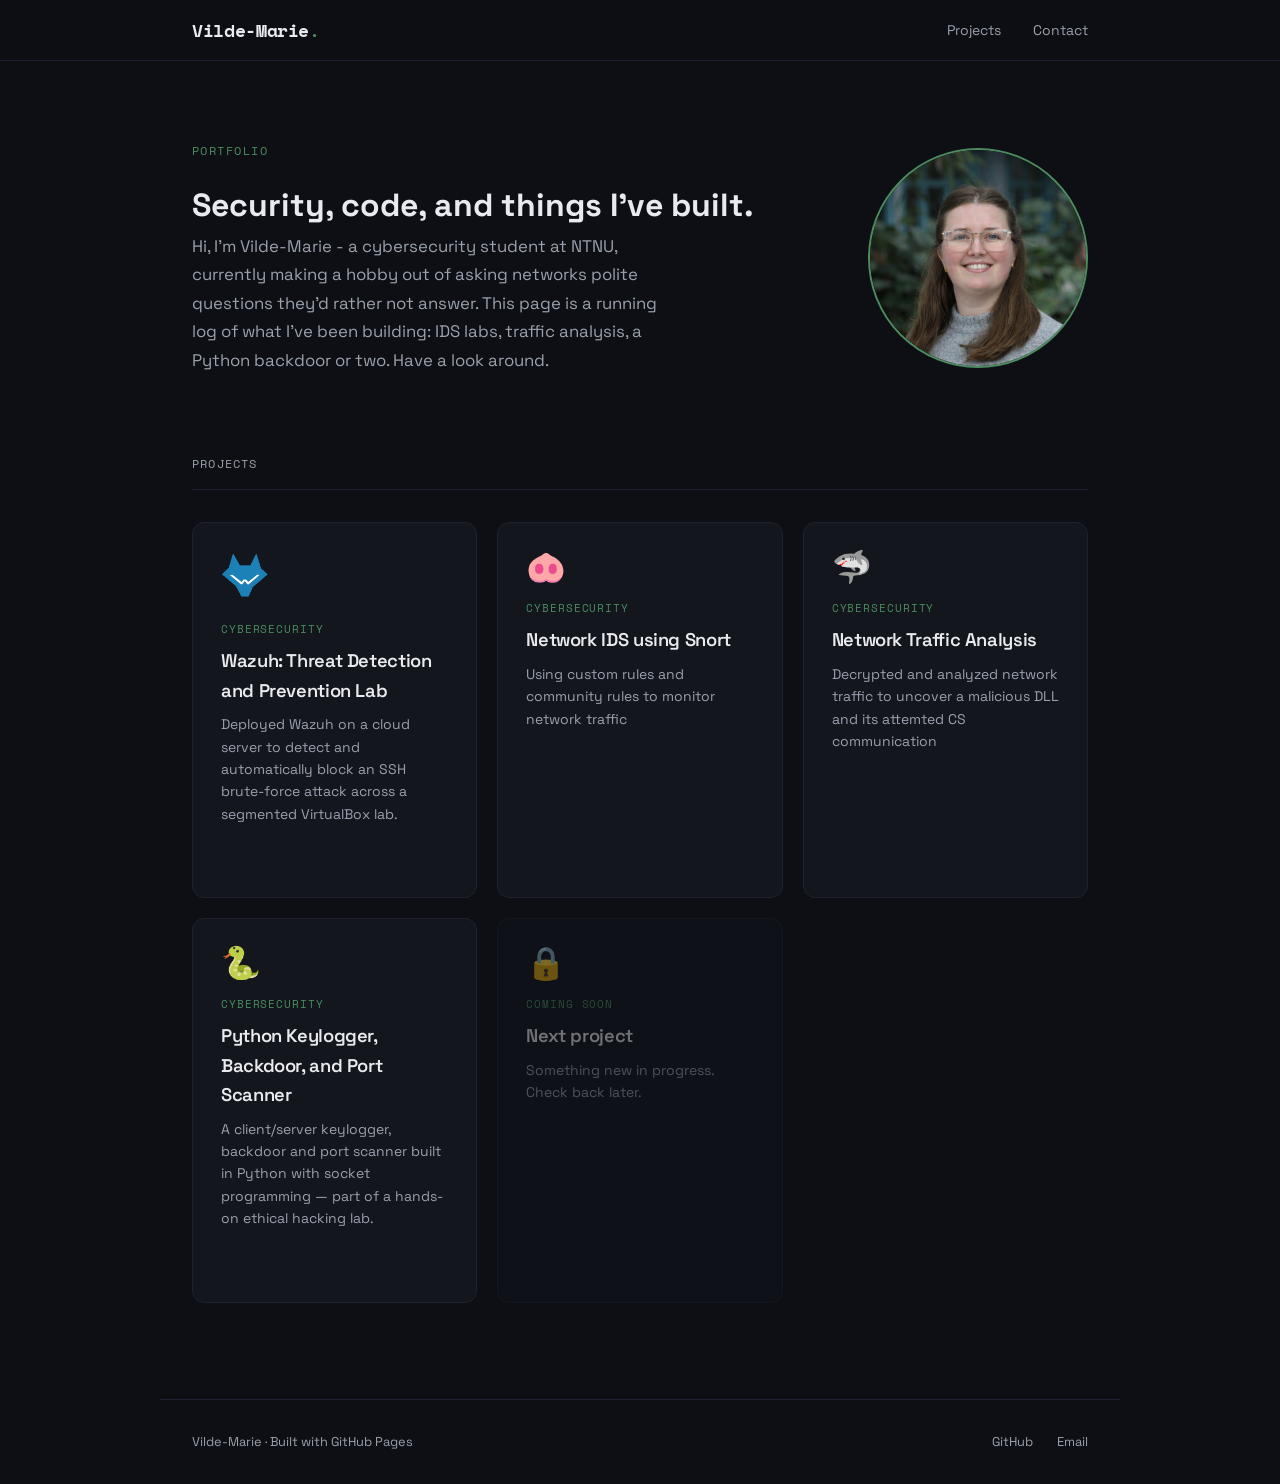
==== index.html @ 27d8e00f "description for Wazuh project" ====
<!DOCTYPE html>
<html lang="en">
<head>
  <meta charset="UTF-8" />
  <meta name="viewport" content="width=device-width, initial-scale=1.0" />
  <title>Vilde-Marie — Portfolio</title>
  <link rel="preconnect" href="https://fonts.googleapis.com">
  <link rel="preconnect" href="https://fonts.gstatic.com" crossorigin>
  <link href="https://fonts.googleapis.com/css2?family=Space+Grotesk:wght@300;400;500;600&family=Space+Mono:wght@400;700&display=swap" rel="stylesheet">
  <link rel="stylesheet" href="assets/css/style.css" />
</head>
<body>
  <canvas id="matrix"></canvas>

  <header class="site-header">
    <div class="header-inner">
      <span class="logo">Vilde-Marie<span class="accent">.</span></span>
      <nav>
        <a href="#projects">Projects</a>
        <a href="mailto:you@example.com">Contact</a>
      </nav>
    </div>
  </header>

  <div class="intro-container">
      <div class="intro-text">
        <p class="eyebrow">Portfolio</p>
        <h1>Security, code, and things I've built.</h1>
        <p class="hero-sub">Hi, I'm Vilde-Marie - a cybersecurity student at NTNU, currently making a hobby out of asking networks polite questions they'd rather not answer.
          This page is a running log of what I've been building: IDS labs, traffic analysis, a Python backdoor or two. Have a look around.
        </p>
      </div>
  <img src="assets/images/profile.png" alt="" class="profile-photo">
  </div>


  <main id="projects" class="projects-section">
    <p class="section-label">Projects</p>

    <div class="project-grid">

      <!-- PROJECT CARD — duplicate and edit these -->

      <a href="projects/Wazuh.html" class="project-card">
        <div class="card-icon-edited">
          <img src="assets/images/Wazuh/Wazuh_icon.png" alt="Wazuh icon" class="card-icon-img">
        </div>
        <div class="card-content">
          <span class="card-tag">Cybersecurity</span>
          <h2>Wazuh: Threat Detection and Prevention Lab </h2>
          <p>Deployed Wazuh on a cloud server to detect and automatically block an 
            SSH brute-force attack across a segmented VirtualBox lab.</p>
        </div>
        <span class="card-arrow">→</span>
      </a>
      
      <a href="projects/Snort.html" class="project-card">
        <div class="card-icon">🐽</div>
        <div class="card-content">
          <span class="card-tag">Cybersecurity</span>
          <h2>Network IDS using Snort</h2>
          <p>Using custom rules and community rules to monitor network traffic</p>
        </div>
        <span class="card-arrow">→</span>
      </a>

      <a href="projects/Network_Traffic_Analysis.html" class="project-card">
        <div class="card-icon">🦈</div>
        <div class="card-content">
          <span class="card-tag">Cybersecurity</span>
          <h2>Network Traffic Analysis</h2>
          <p>Decrypted and analyzed network traffic to uncover a malicious DLL and its attemted CS communication</p>
        </div>
        <span class="card-arrow">→</span>
      </a>

      <a href="projects/backdoor.html" class="project-card">
        <div class="card-icon">🐍</div>
        <div class="card-content">
          <span class="card-tag">Cybersecurity</span>
          <h2>Python Keylogger, Backdoor, and Port Scanner</h2>
          <p>A client/server keylogger, backdoor and port scanner built in Python with socket programming — part of a hands-on ethical hacking lab.</p>
        </div>
        <span class="card-arrow">→</span>
      </a>

      <!-- PLACEHOLDER CARD — shows how to add a WIP project -->
      <a href="#" class="project-card project-card--coming">
        <div class="card-icon">🔒</div>
        <div class="card-content">
          <span class="card-tag">Coming soon</span>
          <h2>Next project</h2>
          <p>Something new in progress. Check back later.</p>
        </div>
        <span class="card-arrow">→</span>
      </a>

    </div>
  </main>

  <footer class="site-footer">
    <p>Vilde-Marie · Built with GitHub Pages</p>
    <div class="footer-links">
      <a href="https://github.com/VildeMarieS" target="_blank">GitHub</a>
      <a href="mailto:vildenia202@gmail.com">Email</a>
    </div>
  </footer>

  <script src="assets/js/matrix-rain.js" defer></script>
</body>
</html>
---- assets/css/style.css ----
/* ── Tokens ─────────────────────────────────────────── */
:root {
  --bg:        #0d0f14;
  --bg-card:   #13161d;
  --border:    #1e2230;
  --text:      #e8eaf0;
  --muted:     #9aa1ad;   /* lighter — fixes the low-contrast body text */
  --accent:    #4c8c5f;   /* leafy dark green — new primary */
  --accent-dim:#1e3a28;   /* deep green tint, for boxes/backgrounds */
  --accent-2:     #7c6aff; /* violet — now secondary accent */
  --accent-2-dim: #2e2854;
  --mono:      'Space Mono', monospace;
  --sans:      'Space Grotesk', sans-serif;
}

/* ── Reset ───────────────────────────────────────────── */
*, *::before, *::after { box-sizing: border-box; margin: 0; padding: 0; }
html { scroll-behavior: smooth; }

body {
  background: var(--bg);
  color: var(--text);
  font-family: var(--sans);
  font-size: 1rem;
  line-height: 1.6;
  min-height: 100vh;
}

a { color: inherit; text-decoration: none; }

/* ── Header ─────────────────────────────────────────── */
.site-header {
  position: sticky;
  top: 0;
  z-index: 10;
  background: rgba(13, 15, 20, 0.85);
  backdrop-filter: blur(12px);
  border-bottom: 1px solid var(--border);
}

.header-inner {
  max-width: 960px;
  margin: 0 auto;
  padding: 1rem 2rem;
  display: flex;
  align-items: center;
  justify-content: space-between;
}

.logo {
  font-family: var(--mono);
  font-size: 1.1rem;
  font-weight: 700;
  letter-spacing: -0.02em;
}

.accent { color: var(--accent); }

nav { display: flex; gap: 2rem; }
nav a {
  font-size: 0.875rem;
  color: var(--muted);
  transition: color 0.2s;
}
nav a:hover { color: var(--text); }

/* ── Hero ────────────────────────────────────────────── */
.hero {
  max-width: 960px;
  margin: 0 auto;
  padding: 5rem 2rem 4rem;
}

.eyebrow {
  font-family: var(--mono);
  font-size: 0.75rem;
  letter-spacing: 0.12em;
  text-transform: uppercase;
  color: var(--accent);
  margin-bottom: 1.25rem;
}

.hero h1 {
  font-size: clamp(2.2rem, 5vw, 3.5rem);
  font-weight: 600;
  line-height: 1.1;
  letter-spacing: -0.03em;
  margin-bottom: 1.25rem;
}

.hero-sub {
  font-size: 1.05rem;
  color: var(--muted);
  max-width: 480px;
  line-height: 1.7;
}

/* ── Projects section ────────────────────────────────── */
.projects-section {
  max-width: 960px;
  margin: 0 auto;
  padding: 1rem 2rem 6rem;
}

.section-label {
  font-family: var(--mono);
  font-size: 0.75rem;
  letter-spacing: 0.1em;
  text-transform: uppercase;
  color: var(--muted);
  margin-bottom: 2rem;
  padding-bottom: 1rem;
  border-bottom: 1px solid var(--border);
}

/* ── Project grid ────────────────────────────────────── */
.project-grid {
  display: grid;
  grid-template-columns: repeat(auto-fill, minmax(280px, 1fr));
  gap: 1.25rem;
}

.project-card {
  background: var(--bg-card);
  border: 1px solid var(--border);
  border-radius: 12px;
  padding: 1.75rem;
  display: flex;
  flex-direction: column;
  gap: 1rem;
  transition: border-color 0.2s, transform 0.2s, box-shadow 0.2s;
  cursor: pointer;
  position: relative;
}

.project-card:hover {
  border-color: var(--accent);
  transform: translateY(-3px);
  box-shadow: 0 8px 32px rgba(124, 106, 255, 0.12);
}

.project-card--coming {
  opacity: 0.45;
  pointer-events: none;
}

.card-icon {
  font-size: 2rem;
  line-height: 1;
}

.card-content { flex: 1; }

.card-tag {
  font-family: var(--mono);
  font-size: 0.7rem;
  letter-spacing: 0.08em;
  text-transform: uppercase;
  color: var(--accent);
  display: block;
  margin-bottom: 0.5rem;
}

.card-content h2 {
  font-size: 1.15rem;
  font-weight: 600;
  letter-spacing: -0.02em;
  margin-bottom: 0.5rem;
}

.card-content p {
  font-size: 0.875rem;
  color: var(--muted);
  line-height: 1.6;
}

.card-arrow {
  font-size: 1.1rem;
  color: var(--accent);
  opacity: 0;
  transition: opacity 0.2s, transform 0.2s;
  align-self: flex-end;
}

.project-card:hover .card-arrow {
  opacity: 1;
  transform: translateX(3px);
}

/* ── Footer ─────────────────────────────────────────── */
.site-footer {
  border-top: 1px solid var(--border);
  max-width: 960px;
  margin: 0 auto;
  padding: 2rem;
  display: flex;
  align-items: center;
  justify-content: space-between;
  font-size: 0.8rem;
  color: var(--muted);
}

.footer-links { display: flex; gap: 1.5rem; }
.footer-links a:hover { color: var(--text); }

/* ── Project detail page ────────────────────────────── */
.back-link {
  display: inline-flex;
  align-items: center;
  gap: 0.4rem;
  font-family: var(--mono);
  font-size: 0.8rem;
  color: var(--muted);
  padding: 0.5rem 0;
  transition: color 0.2s;
}
.back-link:hover { color: var(--accent); }

.project-hero {
  max-width: 720px;
  margin: 0 auto;
  padding: 3rem 2rem 2rem;
}

.project-hero .card-tag { font-size: 0.8rem; margin-bottom: 0.75rem; }

.project-hero h1 {
  font-size: clamp(1.8rem, 4vw, 2.8rem);
  font-weight: 600;
  letter-spacing: -0.03em;
  margin-bottom: 1rem;
  line-height: 1.15;
}

.project-hero .lead {
  font-size: 1.05rem;
  color: var(--muted);
  line-height: 1.7;
}

.project-body {
  max-width: 720px;
  margin: 0 auto;
  padding: 2rem;
}

.project-body .meta-row {
  display: flex;
  gap: 2.5rem;
  border-top: 1px solid var(--border);
  border-bottom: 1px solid var(--border);
  padding: 1.25rem 0;
  margin-bottom: 2.5rem;
  flex-wrap: wrap;
}

.meta-item { display: flex; flex-direction: column; gap: 0.2rem; }
.meta-item .label {
  font-family: var(--mono);
  font-size: 0.68rem;
  letter-spacing: 0.1em;
  text-transform: uppercase;
  color: var(--muted);
}
.meta-item .value { font-size: 0.9rem; }

.project-body h2 {
  font-size: 1.15rem;
  font-weight: 600;
  margin: 2rem 0 0.75rem;
  color: var(--text);
}

.project-body p {
  color: var(--muted);
  line-height: 1.75;
  margin-bottom: 1rem;
}

.project-body ul {
  list-style: none;
  padding: 0;
  margin-bottom: 1rem;
}

.project-body ul li {
  padding: 0.3rem 0 0.3rem 1.25rem;
  position: relative;
  color: var(--muted);
  font-size: 0.95rem;
}

.project-body ul li::before {
  content: '—';
  position: absolute;
  left: 0;
  color: var(--accent);
}

.tag-row {
  display: flex;
  flex-wrap: wrap;
  gap: 0.5rem;
  margin-top: 2.5rem;
}

.tag {
  font-family: var(--mono);
  font-size: 0.72rem;
  padding: 0.3rem 0.75rem;
  border: 1px solid var(--border);
  border-radius: 999px;
  color: var(--muted);
  background: var(--bg-card);
}

.project-image {
  width: 100%;
  border-radius: 8px;
  border: 1px solid var(--border);
  margin: 1.5rem 0;
  aspect-ratio: 16/9;
  object-fit: cover;
  background: var(--bg-card); /* placeholder if no image yet */
}

.image-placeholder {
  width: 100%;
  border-radius: 8px;
  border: 1px solid var(--border);
  margin: 1.5rem 0;
  aspect-ratio: 16/9;
  background: var(--bg-card);
  display: flex;
  align-items: center;
  justify-content: center;
  color: var(--muted);
  font-family: var(--mono);
  font-size: 0.8rem;
}

/* ── Responsive ─────────────────────────────────────── */
@media (max-width: 600px) {
  .header-inner { padding: 1rem; }
  .hero { padding: 3rem 1rem 2.5rem; }
  .projects-section { padding: 1rem 1rem 4rem; }
  .project-grid { grid-template-columns: 1fr; }
  .site-footer { flex-direction: column; gap: 1rem; text-align: center; }
  .project-hero, .project-body { padding-left: 1rem; padding-right: 1rem; }
}

/* -- My own ----*/
.side-by-side {
  display: flex;
  gap: 16px;
  justify-content: center;
  flex-wrap: wrap;
}

.side-by-side img {
  max-width: 48%;
  height: auto;
  border-radius: 6px;
}

.reflection {
  background-color: var(--accent-dim);
  border: 1px solid var(--accent);
  border-radius: 8px;
  padding: 20px 24px;
  margin: 24px 0;
  color: var(--text);
}

.reflection p {
  margin: 0;
  font-family: var(--sans);
}

.reflection p + p {
  margin-top: 12px;
}

.screenshot {
  width: 100%;
  height: auto;
  border-radius: 8px;
  border: 1px solid var(--border);
  margin: 1.5rem 0;
}

#matrix {
    position: fixed;
    inset: 0;
    width: 100%;
    height: 100%;
    pointer-events: none;
    z-index: 0;
}

.site-header,
.hero,
.projects-section,
.site-footer {
    position: relative;
    z-index: 1;
}

.intro-container {
  display: flex;
  align-items: center;
  justify-content: space-between;
  gap: 40px;
  max-width: 960px;
  margin: 0 auto;
  padding: 5rem 2rem 4rem;
}

.profile-photo {
  width: 220px;
  height: 220px;
  border-radius: 50%;   /* this is what makes it circular */
  object-fit: cover;    /* crops the image nicely instead of stretching it */
  border: 2px solid #4c8c5f; /* optional violet ring to match your theme */
  flex-shrink: 0;
}

table {
  width: 100%;
  border-collapse: collapse;
  margin: 1.5rem 0;
  font-family: 'Space Mono', monospace;
  font-size: 0.95rem;
}

th, td {
  padding: 0.75rem 1rem;
  text-align: left;
  border-bottom: 1px solid rgba(255, 255, 255, 0.1);
}

/* header row */
tr:first-child th {
  background-color: rgba(46, 125, 50, 0.15); /* subtle green tint */
  color: #6fcf97; /* your leafy green accent */
  font-family: 'Space Grotesk', sans-serif;
  font-weight: 600;
  text-transform: uppercase;
  font-size: 0.8rem;
  letter-spacing: 0.05em;
  border-bottom: 2px solid #6fcf97;
}

/* row labels (the dll names) */
tr:not(:first-child) th {
  color: #e0e0e0;
  font-weight: 600;
  white-space: nowrap;
}

td {
  color: #b8b8b8;
}

/* zebra striping, optional */
tr:nth-child(even):not(:first-child) {
  background-color: rgba(255, 255, 255, 0.02);
}

/* remove border on last row */
tr:last-child th,
tr:last-child td {
  border-bottom: none;
}

code {
    font-family: 'Space Mono', monospace;
    background: var(--code-bg);
    color: var(--accent);
    padding: 0.15em 0.4em;
    border-radius: 3px;
    font-size: 0.88em;
  }
 
  pre {
    background: var(--code-bg);
    border: 1px solid var(--border);
    border-left: 3px solid var(--accent);
    border-radius: 6px;
    padding: 1.1rem 1.25rem;
    overflow-x: auto;
    margin: 1.25rem 0;
  }
 
  pre code {
    background: none;
    color: #d7d7cf;
    padding: 0;
    font-size: 0.85rem;
    line-height: 1.6;
  }

  .card-icon-img {
  width: 1.5em;
  height: 1.5em;
  object-fit: contain;
}

.card-icon-edited {
  font-size: 2rem;
  line-height: 1;
  margin-bottom: 0;
}
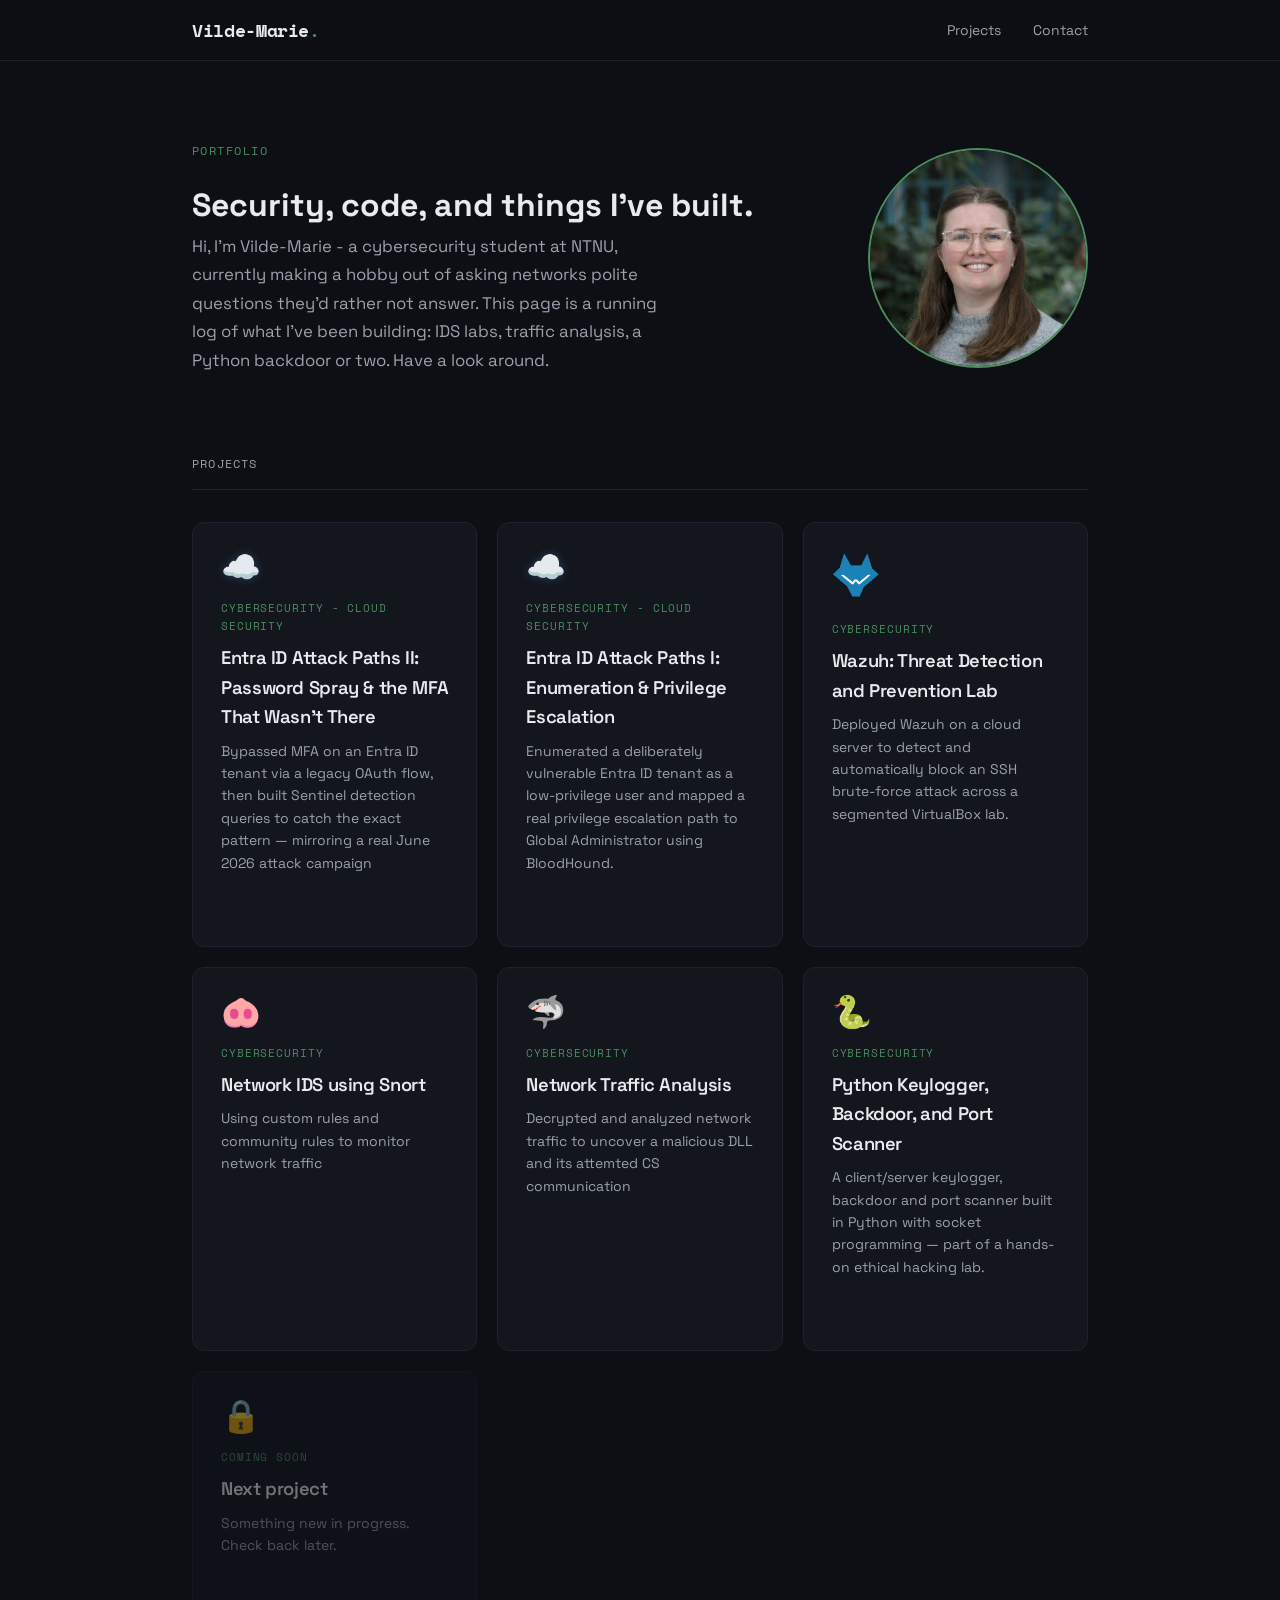
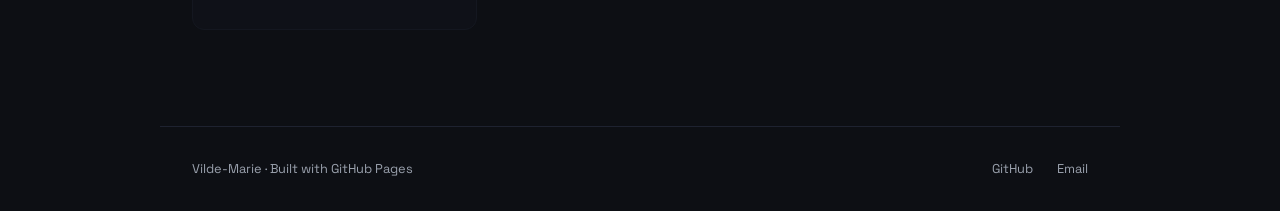
==== commit c56217fd: "Added Project cards for cloud projects" ====
--- a/index.html
+++ b/index.html
@@ -40,6 +40,28 @@
     <div class="project-grid">
 
       <!-- PROJECT CARD — duplicate and edit these -->
+
+      <a href="projects/EntraID_2.html" class="project-card">
+        <div class="card-icon card-icon--cloud">☁️</div>
+        <div class="card-content">
+          <span class="card-tag">Cybersecurity - Cloud Security</span>
+          <h2>Entra ID Attack Paths II: Password Spray & the MFA That Wasn't There</h2>
+          <p>Bypassed MFA on an Entra ID tenant via a legacy OAuth flow, then built Sentinel detection 
+            queries to catch the exact pattern — mirroring a real June 2026 attack campaign</p>
+        </div>
+        <span class="card-arrow">→</span>
+      </a>
+
+      <a href="projects/EntraID_1.html" class="project-card">
+        <div class="card-icon card-icon--cloud">☁️</div>
+        <div class="card-content">
+          <span class="card-tag">Cybersecurity - Cloud Security</span>
+          <h2>Entra ID Attack Paths I: Enumeration & Privilege Escalation</h2>
+          <p>Enumerated a deliberately vulnerable Entra ID tenant as a low-privilege 
+            user and mapped a real privilege escalation path to Global Administrator using BloodHound.</p>
+        </div>
+        <span class="card-arrow">→</span>
+      </a>
 
       <a href="projects/Wazuh.html" class="project-card">
         <div class="card-icon-edited">
--- a/assets/css/style.css
+++ b/assets/css/style.css
@@ -147,6 +147,11 @@
 .card-icon {
   font-size: 2rem;
   line-height: 1;
+}
+
+.card-icon--cloud {
+  color: #5da9ff;
+  text-shadow: 0 0 10px rgba(93, 169, 255, 0.28);
 }
 
 .card-content { flex: 1; }
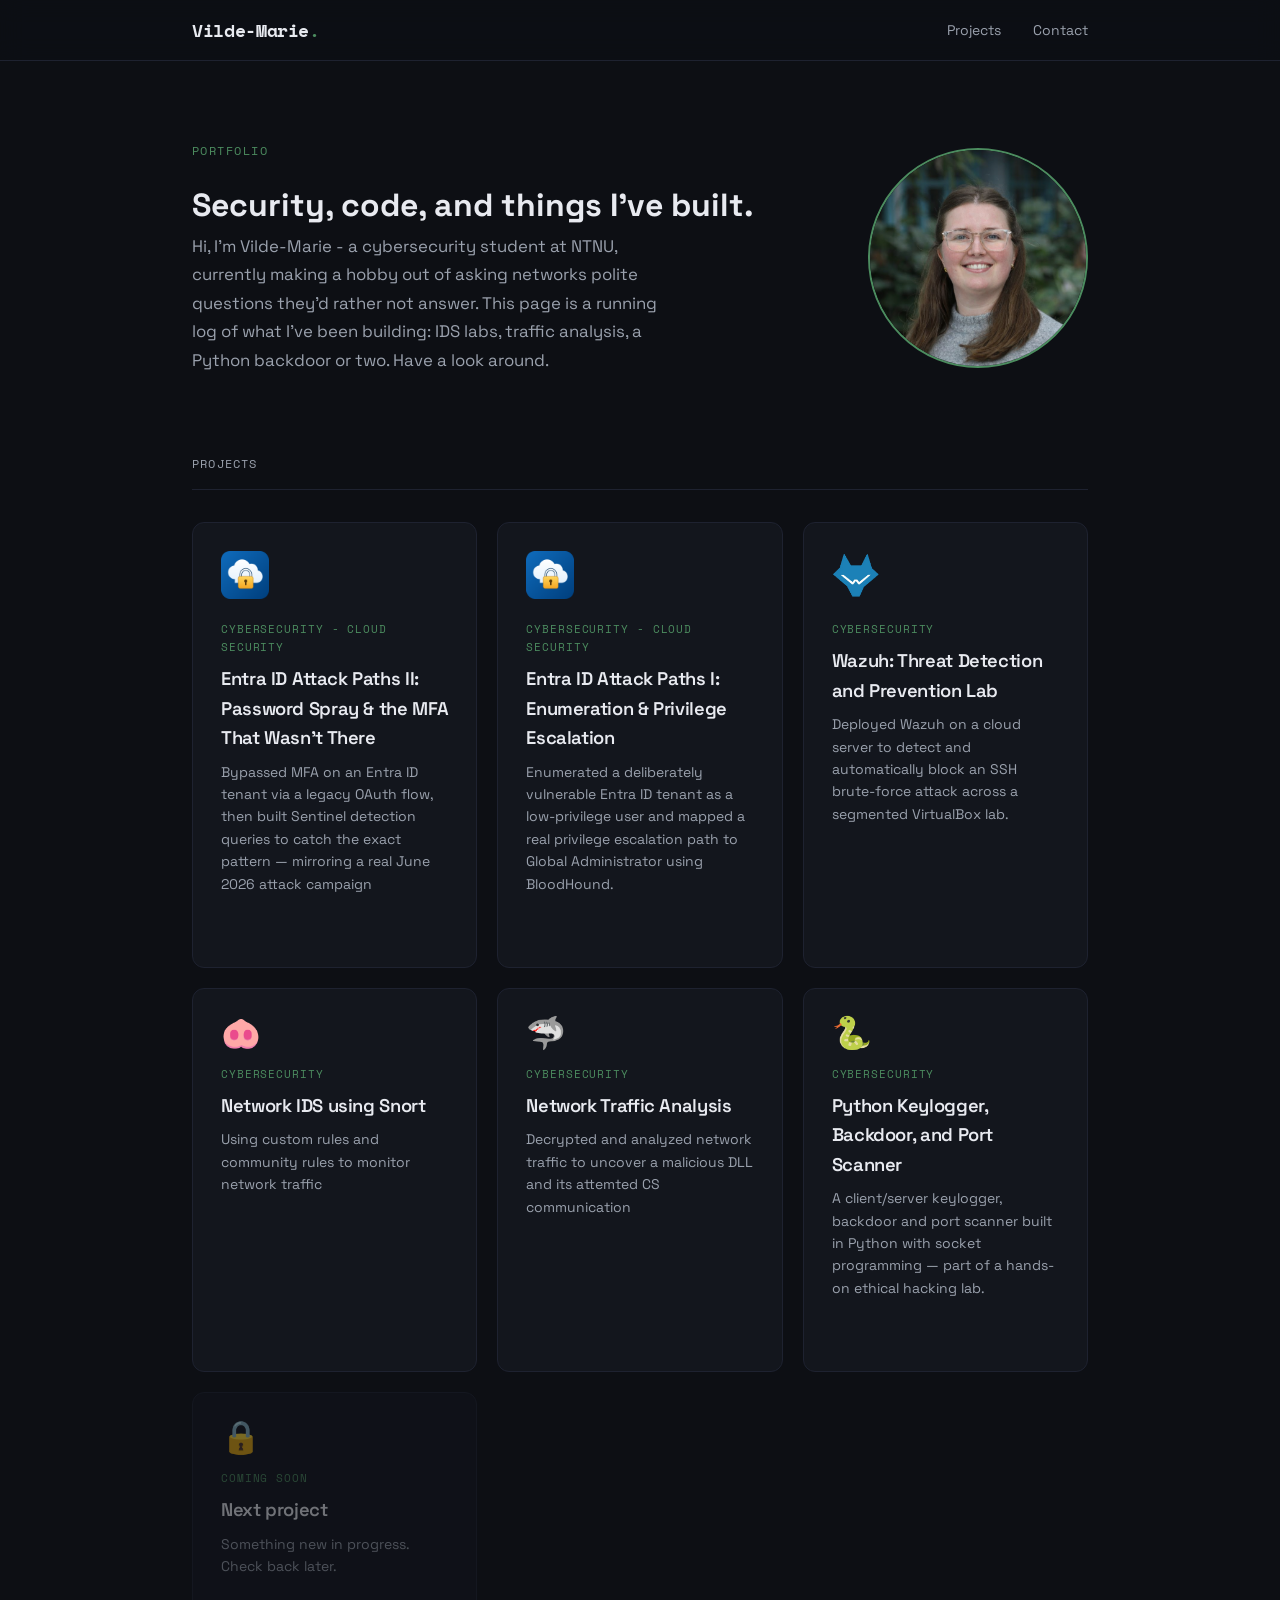
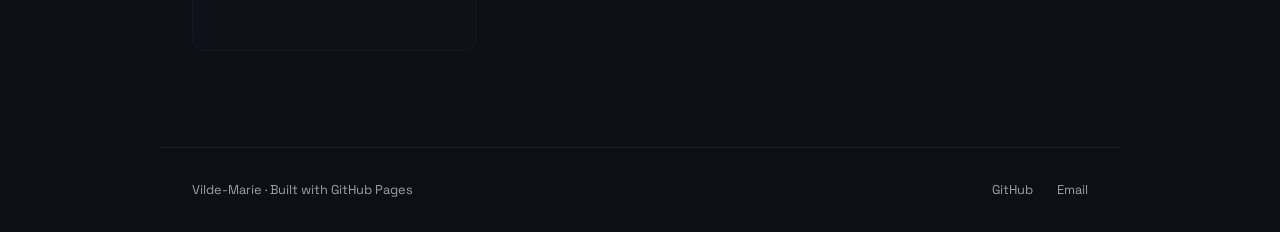
==== commit 934ee33a: "update card icons Entra projects" ====
--- a/index.html
+++ b/index.html
@@ -42,7 +42,9 @@
       <!-- PROJECT CARD — duplicate and edit these -->
 
       <a href="projects/EntraID_2.html" class="project-card">
-        <div class="card-icon card-icon--cloud">☁️</div>
+        <div class="card-icon-edited">
+          <img src="assets/images/Entra/CLOUD_~2.PNG" alt="Entra icon" class="card-icon-img">
+        </div>
         <div class="card-content">
           <span class="card-tag">Cybersecurity - Cloud Security</span>
           <h2>Entra ID Attack Paths II: Password Spray & the MFA That Wasn't There</h2>
@@ -53,7 +55,9 @@
       </a>
 
       <a href="projects/EntraID_1.html" class="project-card">
-        <div class="card-icon card-icon--cloud">☁️</div>
+        <div class="card-icon-edited">
+          <img src="assets/images/Entra/CLOUD_~2.PNG" alt="Entra icon" class="card-icon-img">
+        </div>
         <div class="card-content">
           <span class="card-tag">Cybersecurity - Cloud Security</span>
           <h2>Entra ID Attack Paths I: Enumeration & Privilege Escalation</h2>
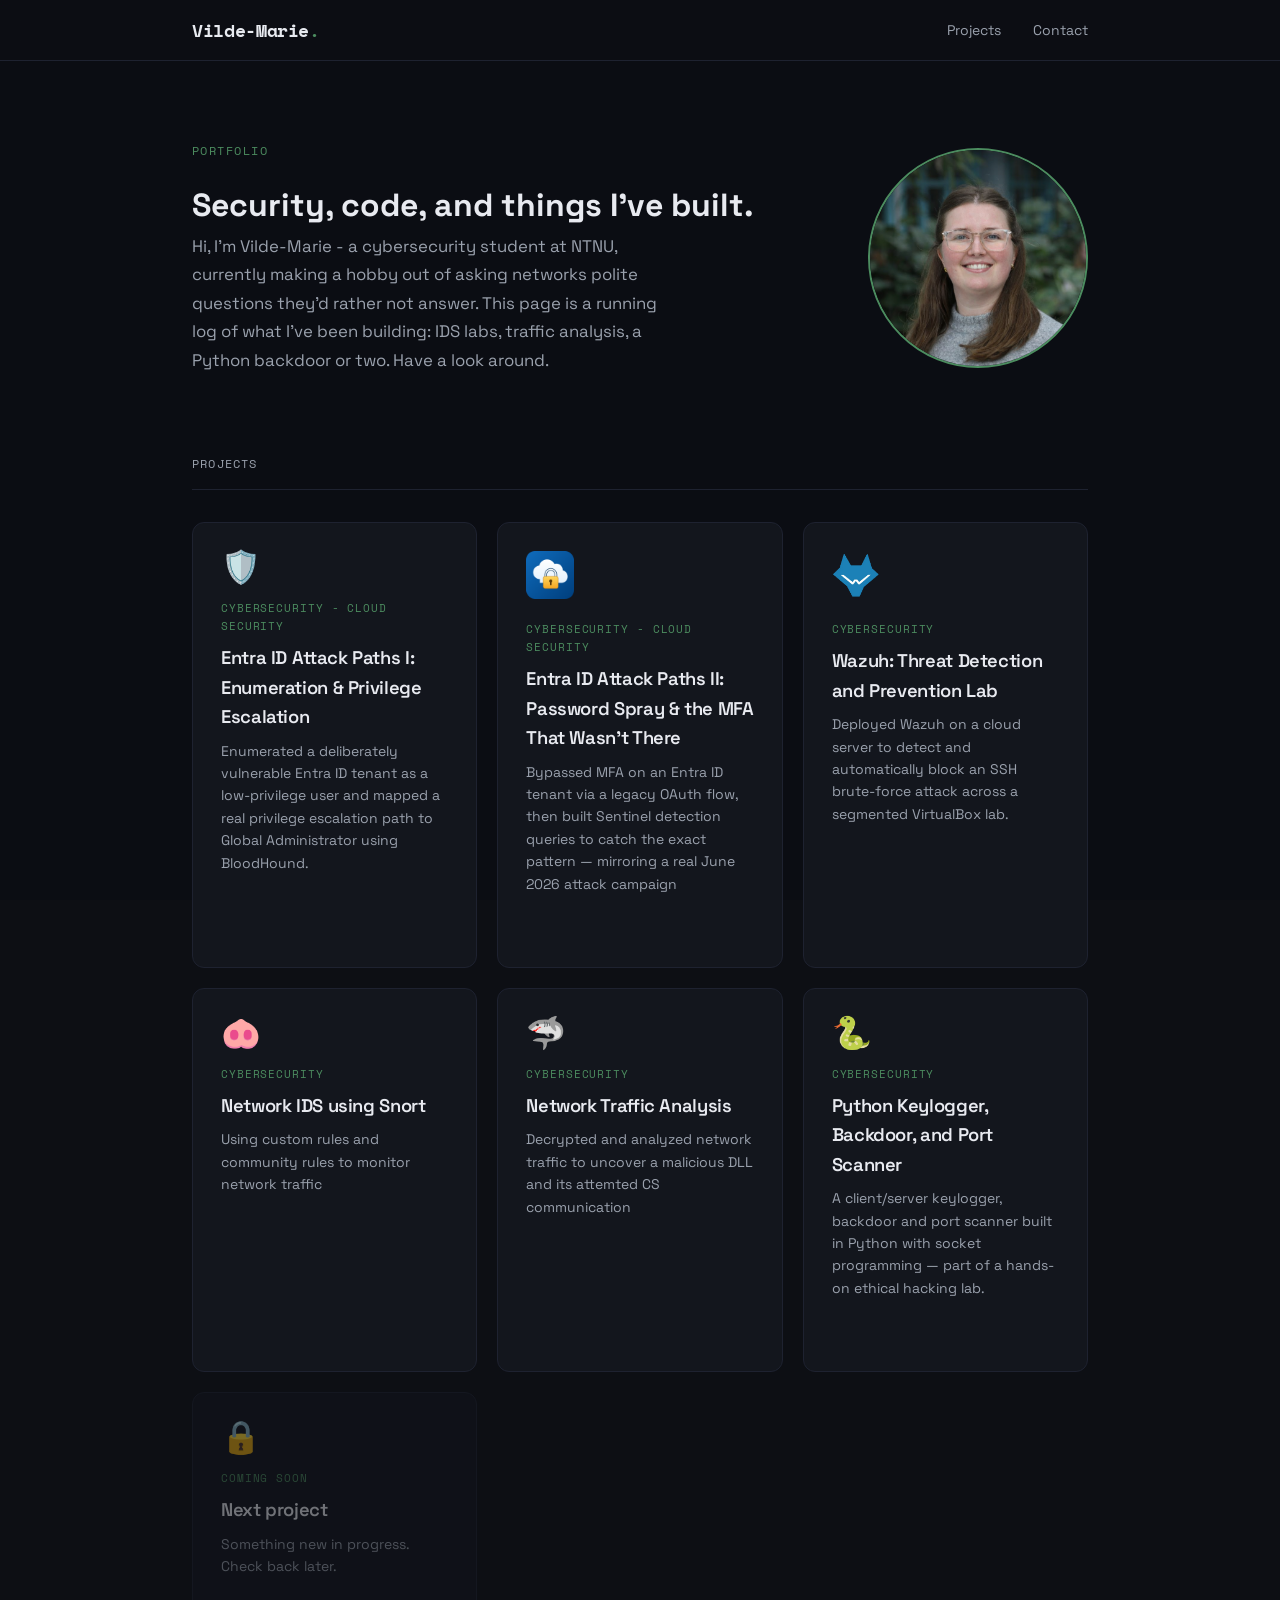
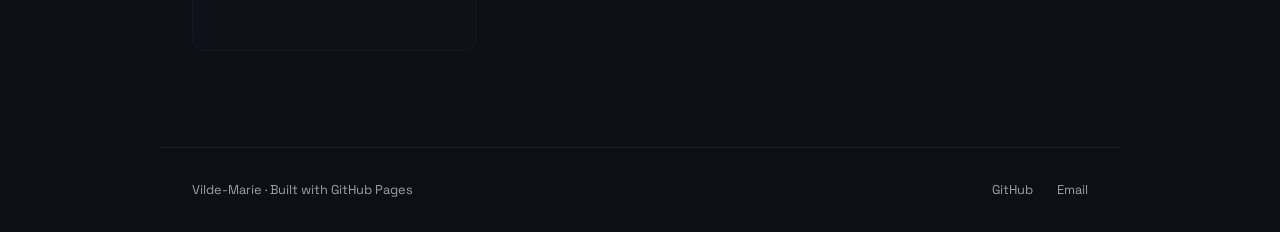
==== commit 64390038: "ry diffeent card icon (skield)" ====
--- a/index.html
+++ b/index.html
@@ -41,6 +41,17 @@
 
       <!-- PROJECT CARD — duplicate and edit these -->
 
+      <a href="projects/EntraID_1.html" class="project-card">
+      <div class="card-icon">🛡️</div>
+        <div class="card-content">
+          <span class="card-tag">Cybersecurity - Cloud Security</span>
+          <h2>Entra ID Attack Paths I: Enumeration & Privilege Escalation</h2>
+          <p>Enumerated a deliberately vulnerable Entra ID tenant as a low-privilege 
+            user and mapped a real privilege escalation path to Global Administrator using BloodHound.</p>
+        </div>
+        <span class="card-arrow">→</span>
+      </a>
+
       <a href="projects/EntraID_2.html" class="project-card">
         <div class="card-icon-edited">
           <img src="assets/images/Entra/CLOUD_~2.PNG" alt="Entra icon" class="card-icon-img">
@@ -50,19 +61,6 @@
           <h2>Entra ID Attack Paths II: Password Spray & the MFA That Wasn't There</h2>
           <p>Bypassed MFA on an Entra ID tenant via a legacy OAuth flow, then built Sentinel detection 
             queries to catch the exact pattern — mirroring a real June 2026 attack campaign</p>
-        </div>
-        <span class="card-arrow">→</span>
-      </a>
-
-      <a href="projects/EntraID_1.html" class="project-card">
-        <div class="card-icon-edited">
-          <img src="assets/images/Entra/CLOUD_~2.PNG" alt="Entra icon" class="card-icon-img">
-        </div>
-        <div class="card-content">
-          <span class="card-tag">Cybersecurity - Cloud Security</span>
-          <h2>Entra ID Attack Paths I: Enumeration & Privilege Escalation</h2>
-          <p>Enumerated a deliberately vulnerable Entra ID tenant as a low-privilege 
-            user and mapped a real privilege escalation path to Global Administrator using BloodHound.</p>
         </div>
         <span class="card-arrow">→</span>
       </a>
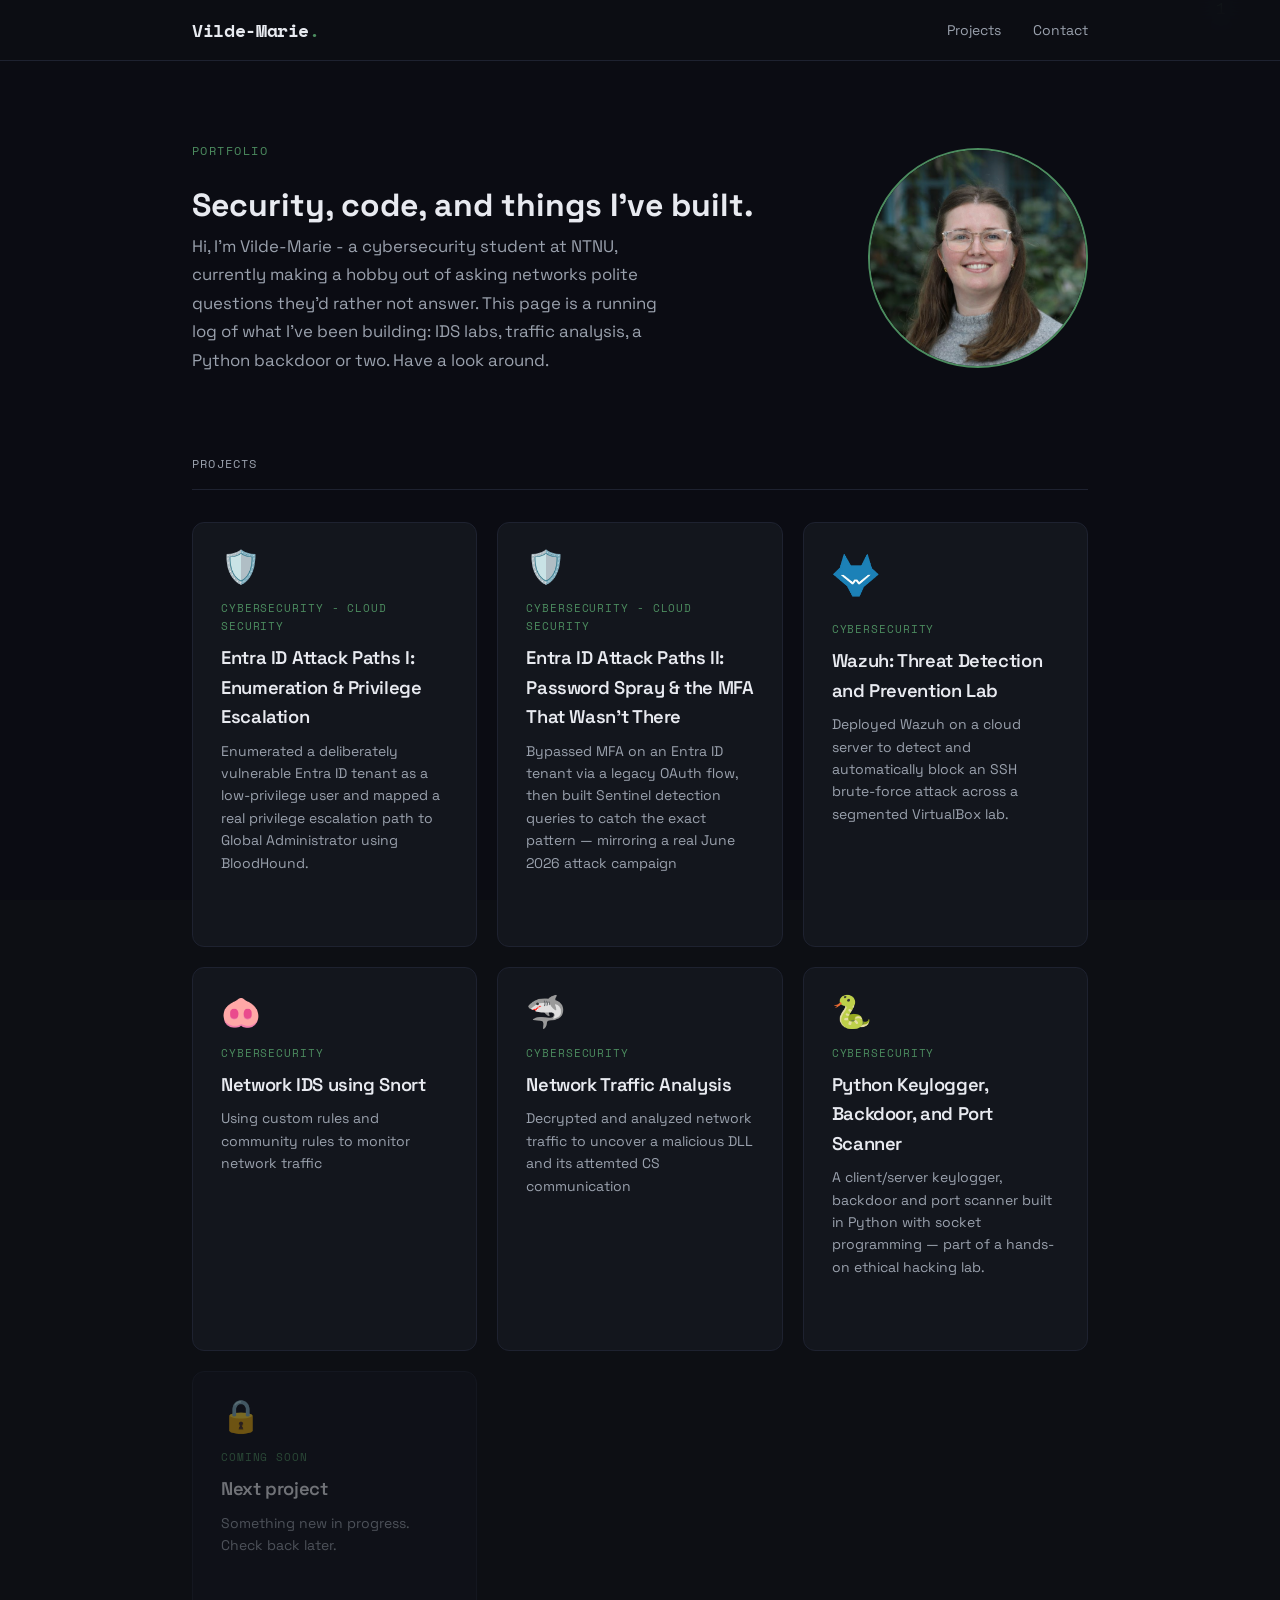
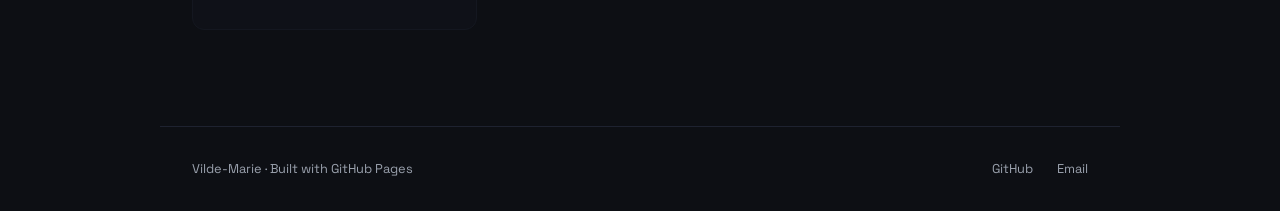
==== commit 2dcc4204: "content for Entra page 2" ====
--- a/index.html
+++ b/index.html
@@ -53,9 +53,7 @@
       </a>
 
       <a href="projects/EntraID_2.html" class="project-card">
-        <div class="card-icon-edited">
-          <img src="assets/images/Entra/CLOUD_~2.PNG" alt="Entra icon" class="card-icon-img">
-        </div>
+        <div class="card-icon">🛡️</div>
         <div class="card-content">
           <span class="card-tag">Cybersecurity - Cloud Security</span>
           <h2>Entra ID Attack Paths II: Password Spray & the MFA That Wasn't There</h2>
--- a/assets/css/style.css
+++ b/assets/css/style.css
@@ -515,4 +515,57 @@
   font-size: 2rem;
   line-height: 1;
   margin-bottom: 0;
+}
+
+.reflection-toggle {
+  border: 1px solid #2d5a3f;
+  border-radius: 8px;
+  padding: 0.9rem 1.25rem;
+  margin: 2rem 0;
+  background: #0f1f16;
+  transition: background 0.2s ease;
+}
+.reflection-toggle:hover {
+  background: #142a1d;
+}
+.reflection-toggle summary {
+  cursor: pointer;
+  font-weight: 600;
+  color: #4ade80;
+  font-family: 'Space Grotesk', sans-serif;
+  list-style: none;
+  display: flex;
+  align-items: center;
+  gap: 0.5rem;
+}
+.reflection-toggle summary::-webkit-details-marker {
+  display: none;
+}
+.reflection-toggle summary::before {
+  content: "▸";
+  display: inline-block;
+  transition: transform 0.2s ease;
+  color: #8b5cf6;
+}
+.reflection-toggle[open] summary::before {
+  transform: rotate(90deg);
+}
+.reflection-toggle[open] summary {
+  margin-bottom: 0.9rem;
+  padding-bottom: 0.75rem;
+  border-bottom: 1px solid #2d5a3f;
+}
+.reflection-content p {
+  font-family: 'Space Mono', monospace;
+  line-height: 1.75;
+  color: #eafbf1;
+  margin: 0 0 1rem 0;
+  font-size: 0.95rem;
+}
+.reflection-content p:last-child {
+  margin-bottom: 0;
+}
+.reflection-content em {
+  color: #c4b5fd;
+  font-style: italic;
 }
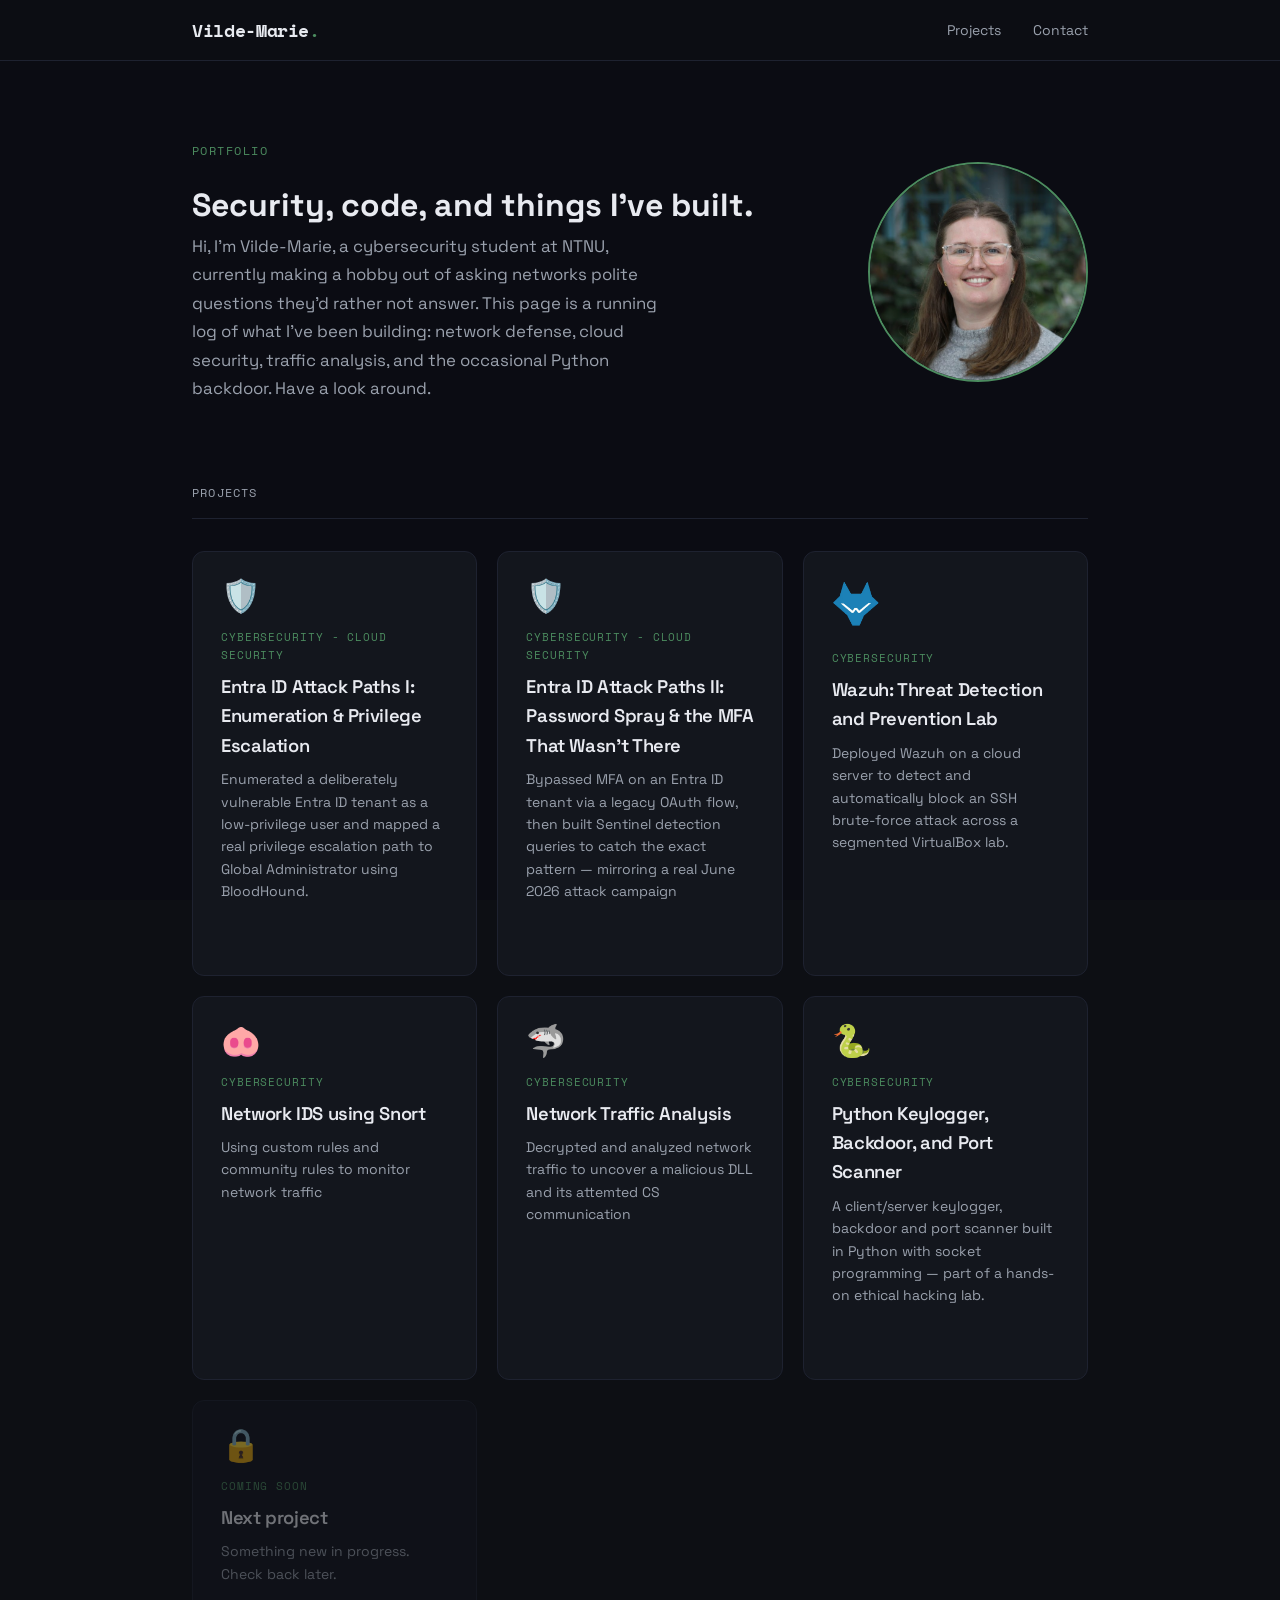
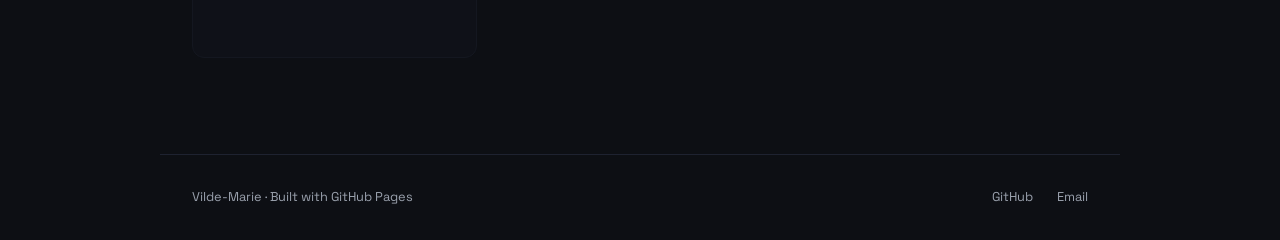
==== commit 54e8a578: "updated intro index.html" ====
--- a/index.html
+++ b/index.html
@@ -26,8 +26,9 @@
       <div class="intro-text">
         <p class="eyebrow">Portfolio</p>
         <h1>Security, code, and things I've built.</h1>
-        <p class="hero-sub">Hi, I'm Vilde-Marie - a cybersecurity student at NTNU, currently making a hobby out of asking networks polite questions they'd rather not answer.
-          This page is a running log of what I've been building: IDS labs, traffic analysis, a Python backdoor or two. Have a look around.
+        <p class="hero-sub">Hi, I'm Vilde-Marie, a cybersecurity student at NTNU, currently making a hobby out of asking networks polite 
+          questions they'd rather not answer. This page is a running log of what I've been building: network defense, cloud security, 
+          traffic analysis, and the occasional Python backdoor. Have a look around.
         </p>
       </div>
   <img src="assets/images/profile.png" alt="" class="profile-photo">
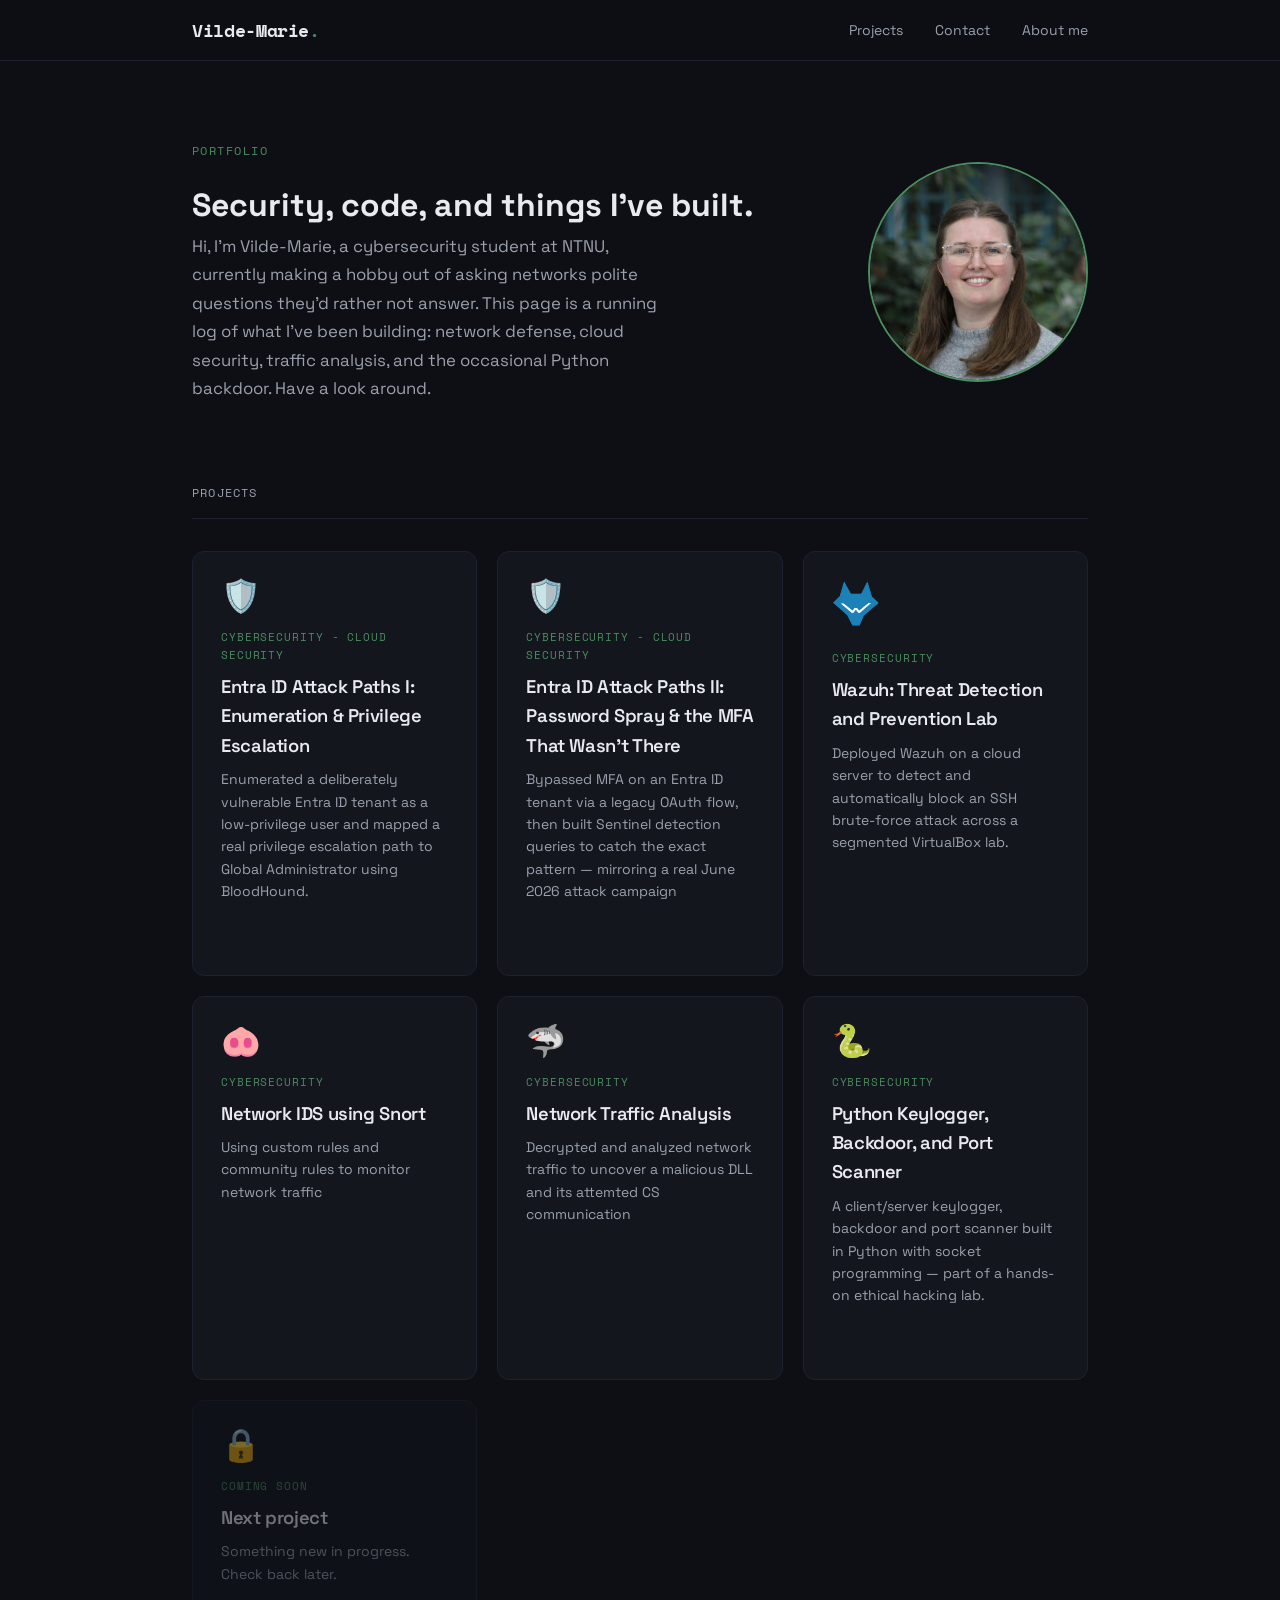
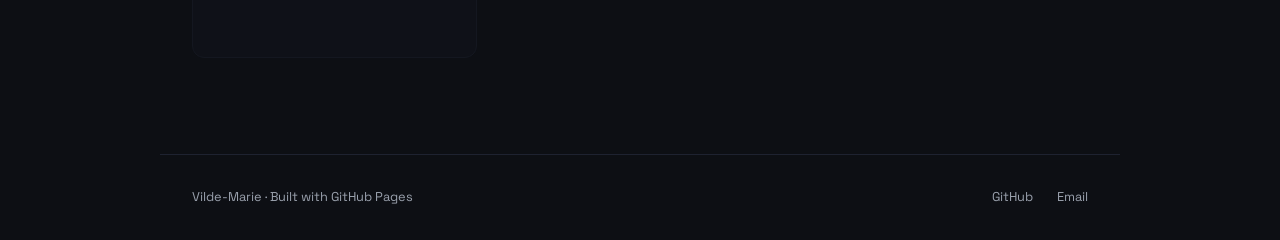
==== commit 7f3bb2dc: "making an about me page" ====
--- a/index.html
+++ b/index.html
@@ -18,6 +18,7 @@
       <nav>
         <a href="#projects">Projects</a>
         <a href="mailto:you@example.com">Contact</a>
+        <a href="aboutme.html">About me</a>
       </nav>
     </div>
   </header>
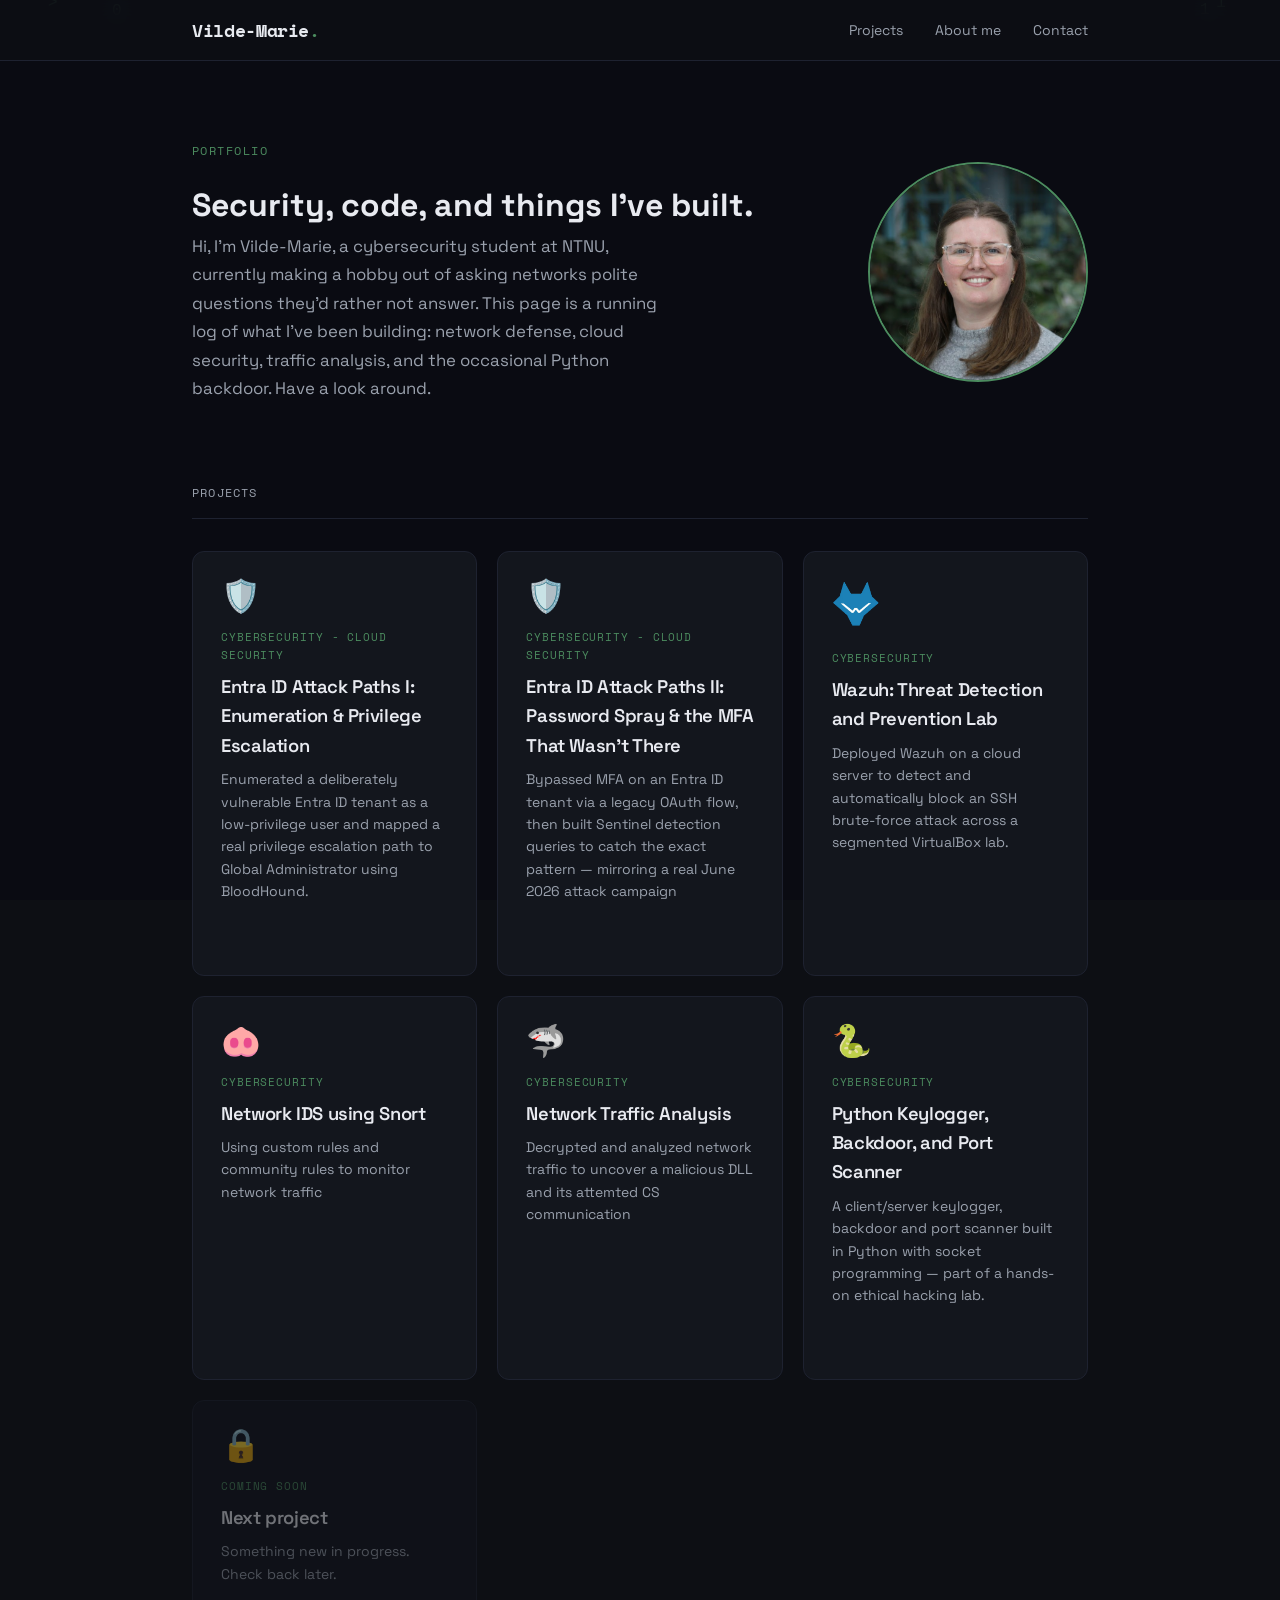
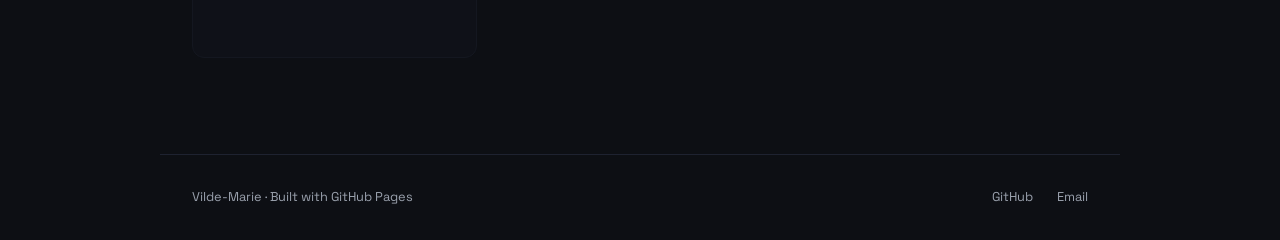
==== commit 1e07243d: "added the about me tag to the other pages" ====
--- a/index.html
+++ b/index.html
@@ -17,8 +17,8 @@
       <span class="logo">Vilde-Marie<span class="accent">.</span></span>
       <nav>
         <a href="#projects">Projects</a>
+        <a href="aboutme.html">About me</a>
         <a href="mailto:you@example.com">Contact</a>
-        <a href="aboutme.html">About me</a>
       </nav>
     </div>
   </header>
--- a/assets/css/style.css
+++ b/assets/css/style.css
@@ -568,4 +568,110 @@
 .reflection-content em {
   color: #c4b5fd;
   font-style: italic;
+}
+
+/* ============================================================
+   SCRAPBOOK / ABOUT ME ADDITIONS
+   Paste this block onto the end of your existing style.css.
+   Reuses your existing tokens (--accent, --muted, --text, etc.)
+   so it matches the rest of the site automatically.
+   ============================================================ */
+
+.about-hero {
+  max-width: 720px;
+  margin: 0 auto;
+  padding: 5rem 2rem 2rem;
+  position: relative;
+  z-index: 1;
+}
+
+.about-hero .eyebrow { margin-bottom: 1rem; }
+
+.about-hero h1 {
+  font-size: clamp(2rem, 4.5vw, 3rem);
+  font-weight: 600;
+  letter-spacing: -0.03em;
+  line-height: 1.15;
+}
+
+.scrapbook-section {
+  max-width: 720px;
+  margin: 0 auto;
+  padding: 1rem 2rem 6rem;
+  position: relative;
+  z-index: 1;
+}
+
+.scrapbook-section p {
+  color: var(--muted);
+  line-height: 1.8;
+  margin-bottom: 1.25rem;
+  font-size: 1.02rem;
+}
+
+/* ── the polaroid frame ──────────────────────────────── */
+
+.polaroid {
+  background: #f4f2ec;              /* warm off-white paper, not stark white */
+  padding: 10px 10px 34px;
+  box-shadow: 0 10px 26px rgba(0, 0, 0, .45);
+  width: 220px;
+  position: relative;
+}
+
+.polaroid img {
+  display: block;
+  width: 100%;
+  height: 250px;
+  object-fit: cover;
+  filter: saturate(0.92);           /* keeps bright vacation photos from clashing with the dark theme */
+}
+
+.polaroid figcaption {
+  font-family: var(--mono);
+  font-size: 0.72rem;
+  letter-spacing: 0.03em;
+  text-align: center;
+  color: #333;
+  margin-top: 8px;
+  text-transform: lowercase;
+}
+
+/* translucent "tape" strip pinning the photo down, in your accent green */
+.polaroid.taped::before {
+  content: "";
+  position: absolute;
+  top: -14px;
+  left: 50%;
+  width: 70px;
+  height: 22px;
+  background: rgba(76, 140, 95, 0.55);
+  transform: translateX(-50%) rotate(-3deg);
+  box-shadow: 0 1px 3px rgba(0, 0, 0, .35);
+}
+
+/* ── scattering left / right ─────────────────────────── */
+
+.float-left {
+  float: left;
+  margin: 6px 28px 20px 0;
+  transform: rotate(-5deg);
+}
+
+.float-right {
+  float: right;
+  margin: 6px 0 20px 28px;
+  transform: rotate(4deg);
+}
+
+.rotate-alt { transform: rotate(-3deg); }
+
+.clear { clear: both; }
+
+@media (max-width: 640px) {
+  .polaroid {
+    float: none !important;
+    margin: 0 auto 28px !important;
+    transform: none !important;
+  }
 }
